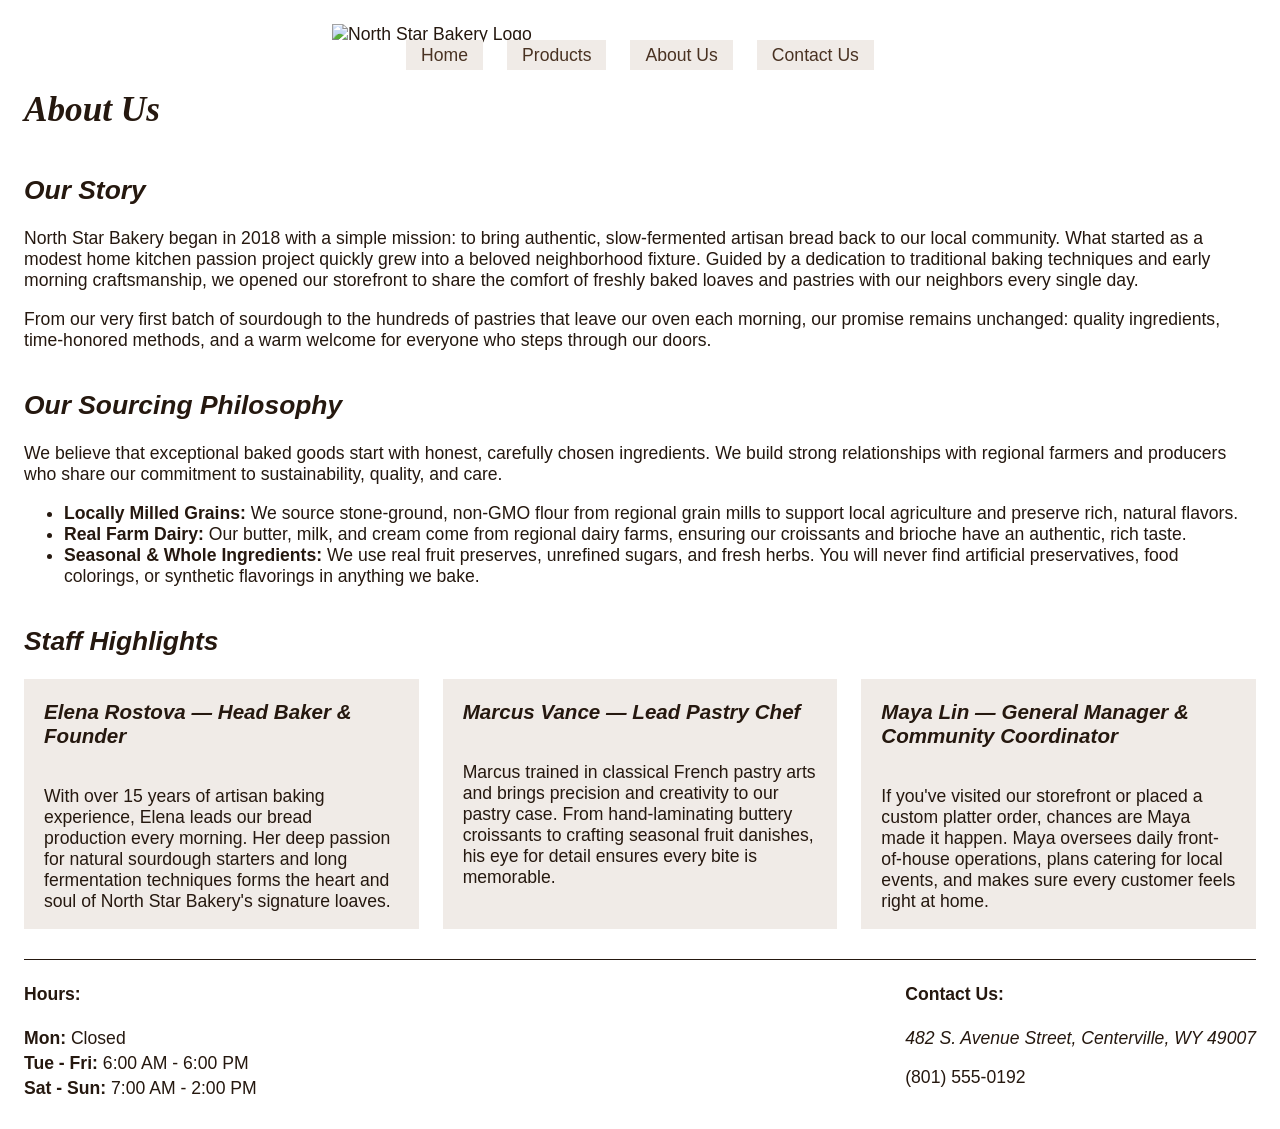
==== about.html @ fd5a8279 "Add files via upload add index, about, products, contact (html), and style.css" ====
<!DOCTYPE html>
<html lang="en">
<head>
    <meta charset="UTF-8">
    <meta name="viewport" content="width=device-width, initial-scale=1.0">
    <title>North Star Bakery - About Us</title>
    <link rel="stylesheet" href="style.css">
</head>
<body>
    <header>
        <img src="images/bakery-logo_c.png" alt="North Star Bakery Logo" width="50%">

        <nav aria-label="Main Navigation">
            <ul>
                <li><a href="index.html">Home</a></li>
                <li><a href="products.html">Products</a></li>
                <li><a href="about.html" aria-current="page">About Us</a></li>
                <li><a href="contact.html">Contact Us</a></li>
            </ul>
        </nav>
    </header>


    <main>
        <h1>About Us</h1>
            <section>
            <h2>Our Story</h2>
            <p>
                North Star Bakery began in 2018 with a simple mission: to bring authentic, slow-fermented artisan bread back to our local community. What started as a modest home kitchen passion project quickly grew into a beloved neighborhood fixture. Guided by a dedication to traditional baking techniques and early morning craftsmanship, we opened our storefront to share the comfort of freshly baked loaves and pastries with our neighbors every single day.
            </p>
            <p>
                From our very first batch of sourdough to the hundreds of pastries that leave our oven each morning, our promise remains unchanged: quality ingredients, time-honored methods, and a warm welcome for everyone who steps through our doors.
            </p>
            </section>

            <section>
            <h2>Our Sourcing Philosophy</h2>
            <p>
                We believe that exceptional baked goods start with honest, carefully chosen ingredients. We build strong relationships with regional farmers and producers who share our commitment to sustainability, quality, and care.
            </p>
            <ul>
                <li><strong>Locally Milled Grains:</strong> We source stone-ground, non-GMO flour from regional grain mills to support local agriculture and preserve rich, natural flavors.</li>
                <li><strong>Real Farm Dairy:</strong> Our butter, milk, and cream come from regional dairy farms, ensuring our croissants and brioche have an authentic, rich taste.</li>
                <li><strong>Seasonal &amp; Whole Ingredients:</strong> We use real fruit preserves, unrefined sugars, and fresh herbs. You will never find artificial preservatives, food colorings, or synthetic flavorings in anything we bake.</li>
            </ul>
            </section>

            <section>
            <h2>Staff Highlights</h2>

            <div class="staff-group">
                <article class="card">
                    <h3>Elena Rostova — Head Baker &amp; Founder</h3>
                    <p>
                        With over 15 years of artisan baking experience, Elena leads our bread production every morning. Her deep passion for natural sourdough starters and long fermentation techniques forms the heart and soul of North Star Bakery's signature loaves.
                    </p>
                </article>

                <article class="card">
                    <h3>Marcus Vance — Lead Pastry Chef</h3>
                    <p>
                        Marcus trained in classical French pastry arts and brings precision and creativity to our pastry case. From hand-laminating buttery croissants to crafting seasonal fruit danishes, his eye for detail ensures every bite is memorable.
                    </p>
                </article>

                <article class="card">
                    <h3>Maya Lin — General Manager &amp; Community Coordinator</h3>
                    <p>
                        If you've visited our storefront or placed a custom platter order, chances are Maya made it happen. Maya oversees daily front-of-house operations, plans catering for local events, and makes sure every customer feels right at home.
                    </p>
                </article>
            </div>
            </section>
    </main>

    <footer>
        <div class="footer-hours">
            <h4>Hours:</h4>
            <ul>
                <li><strong>Mon:</strong> Closed</li>
                <li><strong>Tue - Fri:</strong> 6:00 AM - 6:00 PM</li>
                <li><strong>Sat - Sun:</strong> 7:00 AM - 2:00 PM</li>
            </ul>
        </div>

        <div class="footer-contact">
            <h4>Contact Us:</h4>
            <address>482 S. Avenue Street, Centerville, WY 49007</address>
            <p>(801) 555-0192</p>
        </div>
    </footer>

</body>
</html>
---- style.css ----
* {
    box-sizing: border-box;
}

@media (min-width: 768px) {
    header {
        flex-direction: row;
        align-items: center;
        justify-content: space-between;
    }
}

body {
    display: flex;
    flex-direction: column;
    min-height: 100vh;
    margin: 0;
    font-family:'Gill Sans', 'Gill Sans MT', Calibri, 'Trebuchet MS', sans-serif;
    font-size:1.1rem;
    color: #25180f;
    padding:1.5rem;
}

figcaption {
    font-style: italic;
    color: #493222;
}

/* HEADER */

header {
    display: flex;
    flex-direction: column;
    align-items: center;
}

header img {
    max-width: 100%;
    height: auto;
}

/* NAV */

nav ul {
    display: flex;
    flex-direction: row;
    flex-wrap: wrap;
    justify-content: center;
    gap: 1.5rem;
    list-style: none;
    margin: 0;
    padding: 0;
    width: 100%;
}

nav a:link {
    color: #493222;
    padding: 5px 15px;
    background-color: #f0ebe7;
    text-decoration: none;
}

nav a:hover {
    color: #493222;
    background-color: #d1b9a7;
}

nav a:focus-visible {
    outline: 2px solid;
    outline-offset: 5px;
}

nav a:active {
    color: #493222;
    text-decoration: none;
    background-color: #d1b9a7;
}

/* MAIN */

main {
    display: flex;
    flex-direction: column;
    flex: 1;
}

h1 {
    font-family: 'Garamond', 'Times New Roman', serif;
    font-style: italic;
}

h2, h3 {
    font-style: italic;
}

.card-group {
    display: flex;
    flex-direction: row;
    flex-wrap: wrap;
    gap: 1.5rem;
}

.card {
    display: flex;
    flex-direction: column;
    flex: 1 1 0;
    min-width: 250px;
    padding: 0px 20px;
    background-color: #f0ebe7;
}

.featured-item {
    display: flex;
    flex-direction: column;
}

/* PRODUCTS */

.product-showcase {
    display: flex;
    flex-direction: row;
    flex-wrap: wrap;
    align-items: flex-start;
    gap: 1.5rem;
}

.product-showcase picture,
.product-showcase img {
    max-width: 100%;
    height: auto;
}

.product-showcase figure {
    display: flex;
    flex-direction: column;
    margin: 0;
    flex: 1 1 0;
    min-width: 250px;
}

.product-group {
    display: grid;
    grid-template-columns: repeat(auto-fill, minmax(220px, 1fr));
    gap: 1.5rem;
}

.product-group .card {
    flex: 1 1 0;
    min-width: 220px;
}

/* ABOUT */

.staff-group {
    display: flex;
    flex-direction: row;
    flex-wrap: wrap;
    gap: 1.5rem;
}

.staff-group .card {
    flex: 1 1 0;
    min-width: 220px;
}

/* CONTACT */

form {
    display: flex;
    flex-direction: column;
    gap: 1.5rem;
}

fieldset {
    display: flex;
    flex-direction: column;
    gap: 1rem;
    border: 0px;
    border-top:1px dotted #493222;
}

.form-field {
    display: flex;
    flex-direction: column;
    gap: 0.25rem;
}

.form-actions {
    display: flex;
    flex-direction: row;
    flex-wrap: wrap;
    gap: 1rem;
}

select, input, textarea {
    font-family:'Gill Sans', 'Gill Sans MT', Calibri, 'Trebuchet MS', sans-serif;
    font-size:1.1rem;
    color: #25180f;
}

button {
    font-family:'Gill Sans', 'Gill Sans MT', Calibri, 'Trebuchet MS', sans-serif;
    font-size:1.25rem;
    color: #25180f;
    background-color: #f0ebe7;
    padding: 10px;
    border: 0px;
}

/* FOOTER */

footer {
    display: flex;
    flex-direction: row;
    flex-wrap: wrap;
    justify-content: space-between;
    gap: 1.5rem;
    border-top: 1px solid #25180f;
    margin-top: 30px;
}

.footer-hours,
.footer-contact {
    display: flex;
    flex-direction: column;
}

.footer-hours ul {
    display: flex;
    flex-direction: column;
    list-style: none;
    margin: 0;
    padding: 0;
    gap: 0.25rem;
}
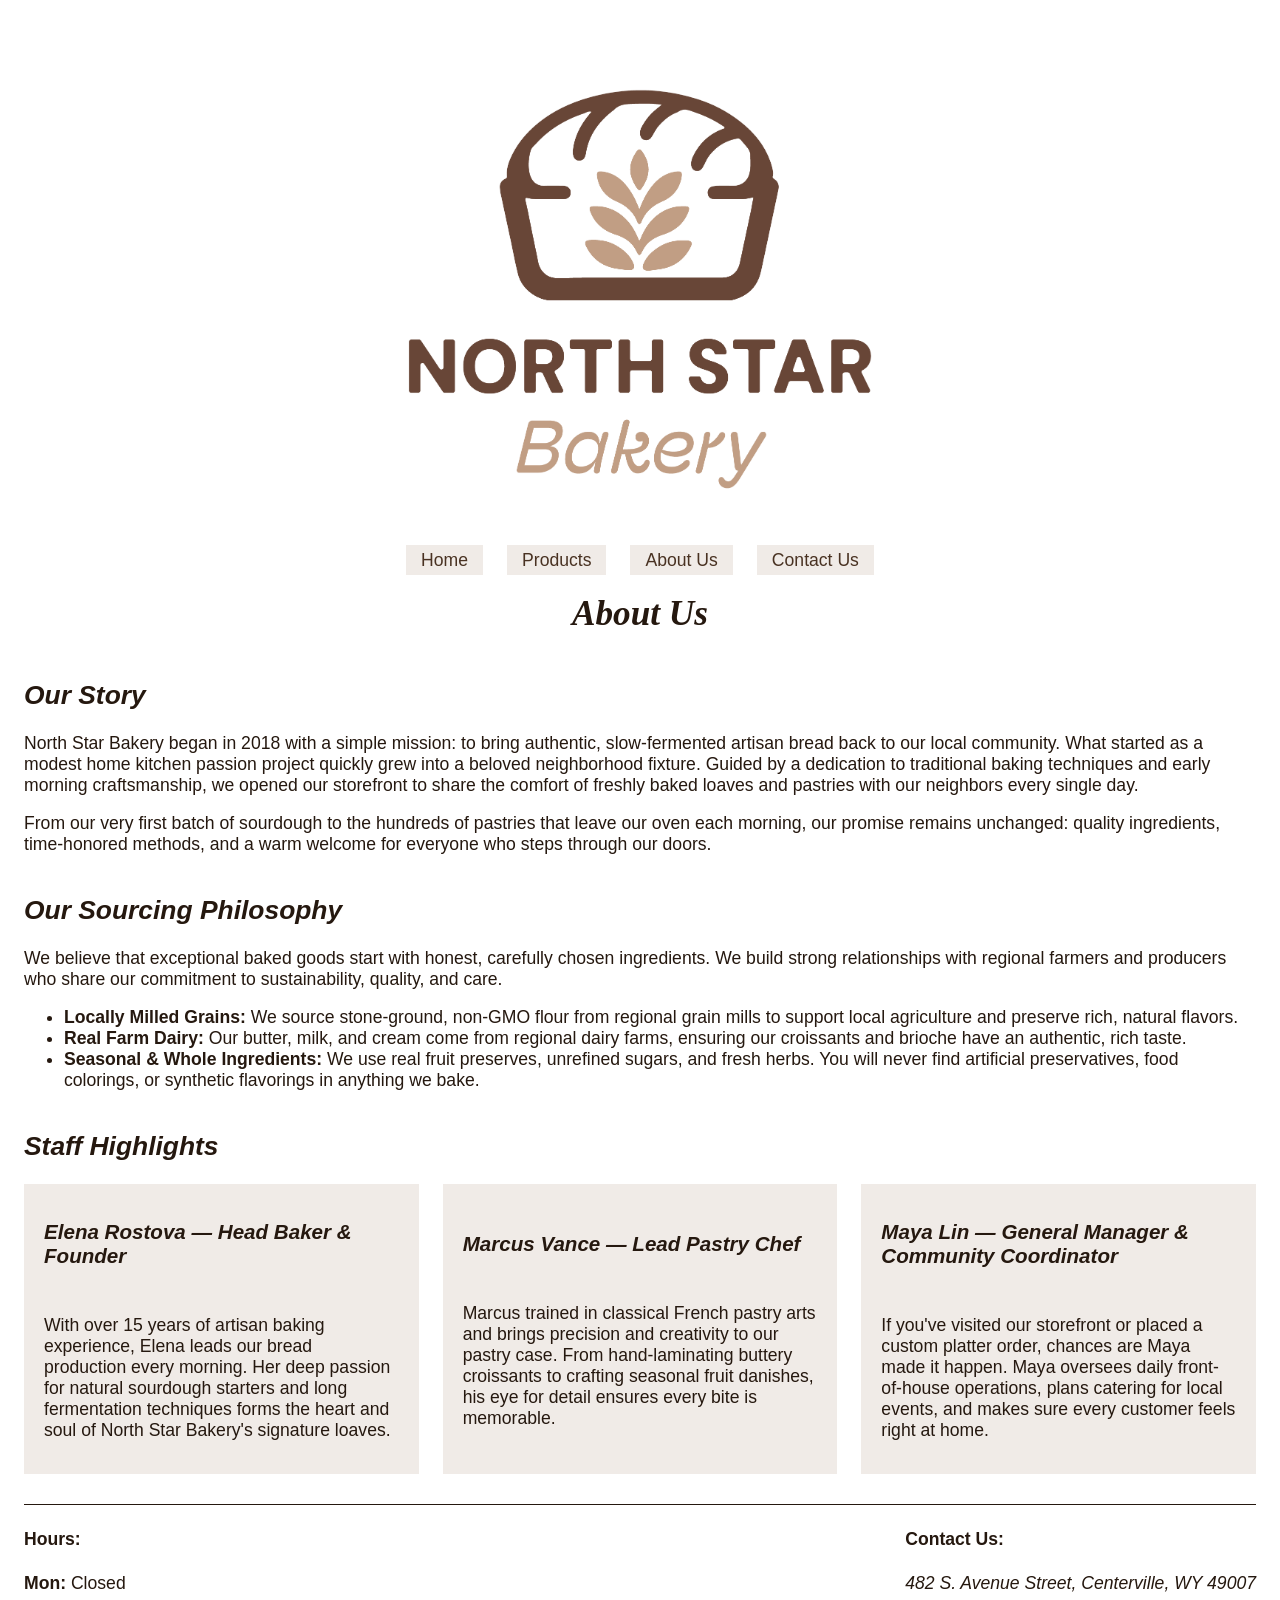
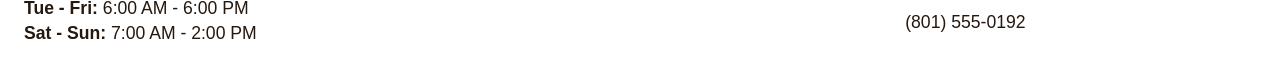
==== commit d9c013ce: "Update about.html" ====
--- a/about.html
+++ b/about.html
@@ -18,12 +18,12 @@
                 <li><a href="contact.html">Contact Us</a></li>
             </ul>
         </nav>
+        <h1>About Us</h1>
     </header>
 
 
     <main>
-        <h1>About Us</h1>
-            <section>
+        <section>
             <h2>Our Story</h2>
             <p>
                 North Star Bakery began in 2018 with a simple mission: to bring authentic, slow-fermented artisan bread back to our local community. What started as a modest home kitchen passion project quickly grew into a beloved neighborhood fixture. Guided by a dedication to traditional baking techniques and early morning craftsmanship, we opened our storefront to share the comfort of freshly baked loaves and pastries with our neighbors every single day.
@@ -91,4 +91,4 @@
     </footer>
 
 </body>
-</html>+</html>
--- a/style.css
+++ b/style.css
@@ -8,6 +8,10 @@
         align-items: center;
         justify-content: space-between;
     }
+    
+    form {
+        width: 50%;
+    }
 }
 
 body {
@@ -22,8 +26,11 @@
 }
 
 figcaption {
+    font-size: 0.75rem;
     font-style: italic;
     color: #493222;
+    margin-top: 4px;
+    line-height: 1.2;
 }
 
 /* HEADER */
@@ -103,10 +110,38 @@
 .card {
     display: flex;
     flex-direction: column;
-    flex: 1 1 0;
-    min-width: 250px;
-    padding: 0px 20px;
+    justify-content: center;
+    padding: 16px 20px;
     background-color: #f0ebe7;
+    gap: 0.5rem;
+}
+
+@media (min-width: 500px) {
+    .card-wide {
+        grid-column: span 2;
+        flex-direction: row;
+        align-items: center;
+        justify-content: center;
+        gap: 16px;
+    }
+}
+
+.card-media {
+    margin: 0;
+    width: 130px;
+    flex-shrink: 0;
+    text-align: center;
+}
+
+.card-body {
+    flex: 1;
+}
+
+.card-thumb {
+    width: 100%;
+    height: 110px;
+    object-fit: cover;
+    border-radius: 6px;
 }
 
 .featured-item {
@@ -145,8 +180,7 @@
 }
 
 .product-group .card {
-    flex: 1 1 0;
-    min-width: 220px;
+    min-width: 0;
 }
 
 /* ABOUT */
@@ -169,6 +203,13 @@
     display: flex;
     flex-direction: column;
     gap: 1.5rem;
+    width: 100%;
+}
+
+@media (min-width: 768px) {
+    form {
+        width: 50%;
+    }
 }
 
 fieldset {
@@ -232,4 +273,4 @@
     margin: 0;
     padding: 0;
     gap: 0.25rem;
-}+}
